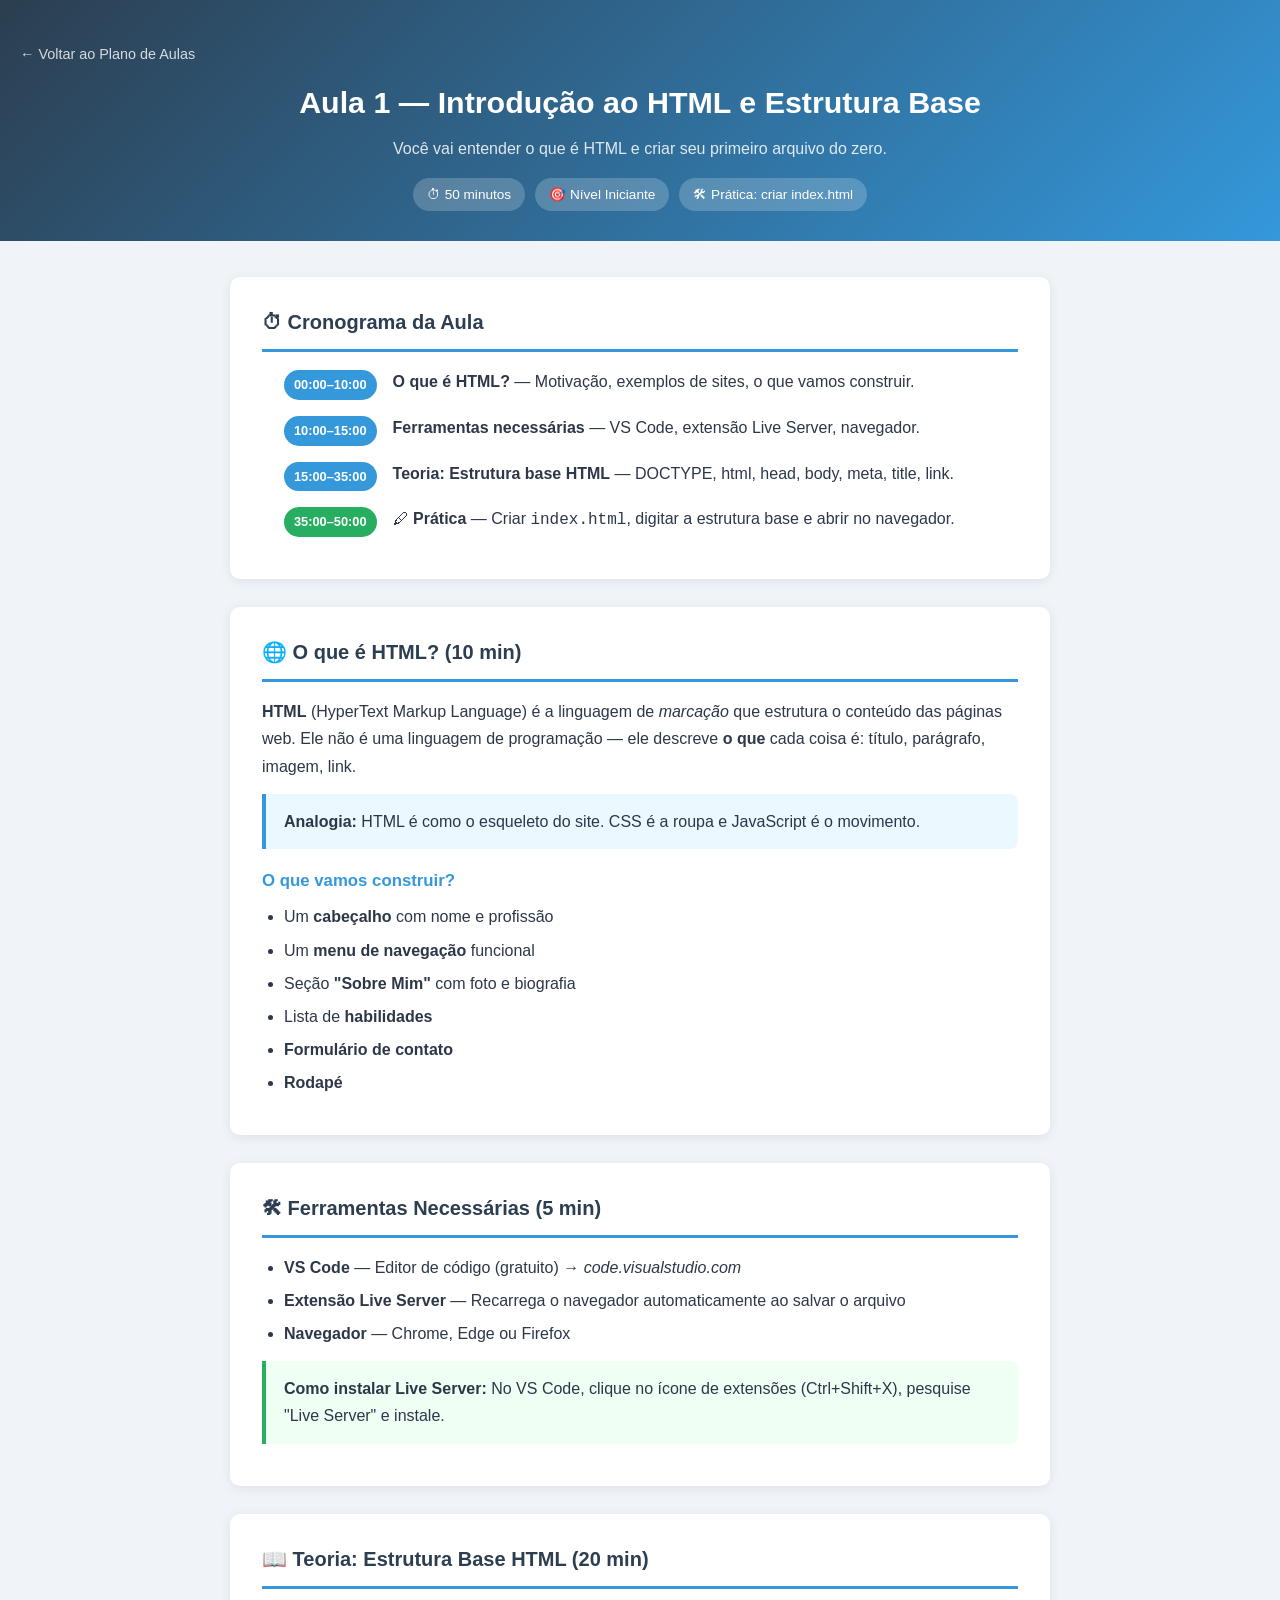
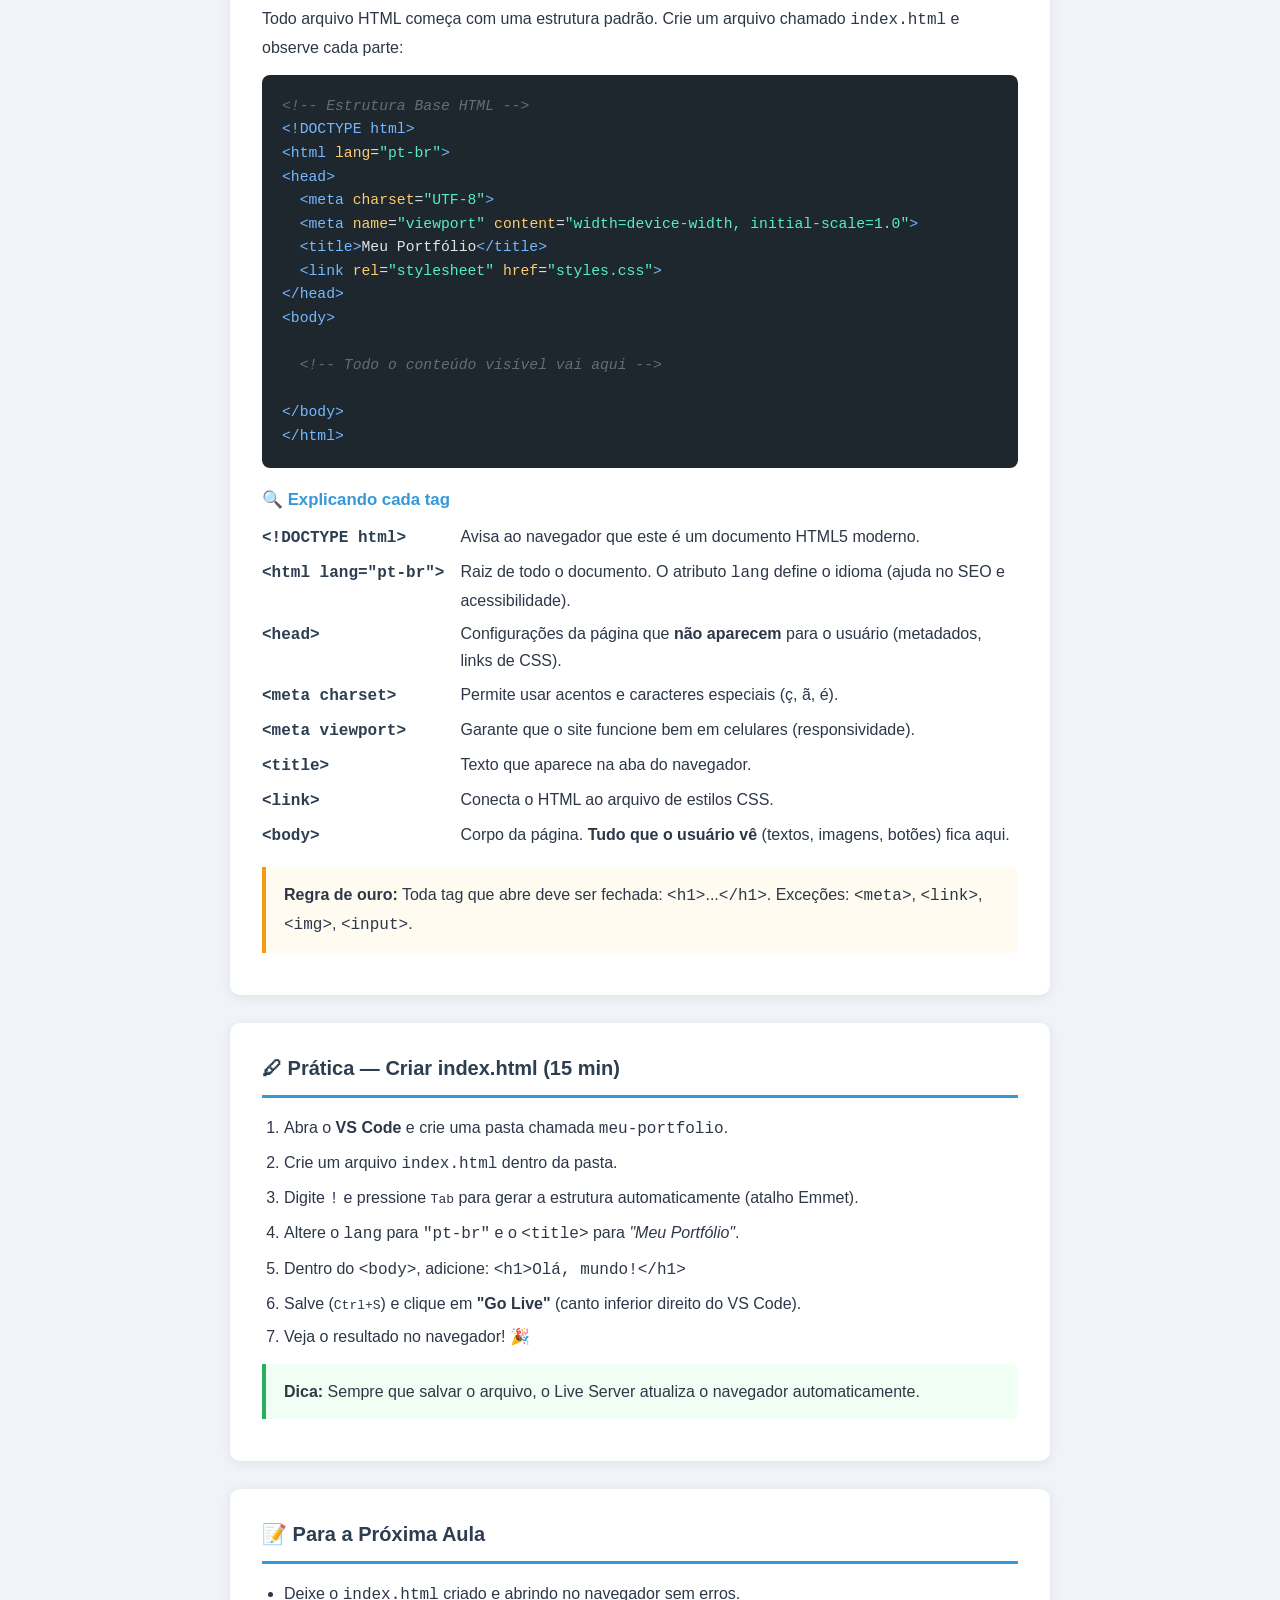
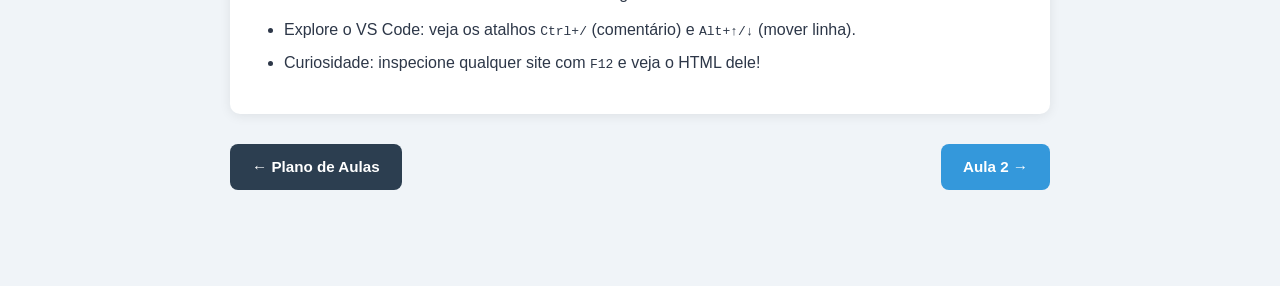
==== aula1.html @ 6d8fb110 "Plano de aulas: Pagina de Apresentacao Pessoal em HTML (4 aulas de 50 min)" ====
<!DOCTYPE html>
<html lang="pt-br">
<head>
  <meta charset="UTF-8" />
  <meta name="viewport" content="width=device-width, initial-scale=1.0" />
  <title>Aula 1 — Introdução ao HTML e Estrutura Base</title>
  <style>
    * { margin: 0; padding: 0; box-sizing: border-box; }
    body { font-family: 'Segoe UI', Arial, sans-serif; background: #f0f4f8; color: #2d3748; line-height: 1.7; }

    header {
      background: linear-gradient(135deg, #2c3e50, #3498db);
      color: white;
      padding: 40px 20px 30px;
      text-align: center;
    }
    header .nav-back { text-align: left; margin-bottom: 10px; }
    header .nav-back a { color: rgba(255,255,255,.8); text-decoration: none; font-size: .9em; }
    header .nav-back a:hover { color: white; }
    header h1 { font-size: 1.9em; margin-bottom: 6px; }
    header p  { opacity: .85; }
    header .badges { margin-top: 16px; display: flex; gap: 10px; justify-content: center; flex-wrap: wrap; }
    header .badge {
      background: rgba(255,255,255,.2);
      padding: 5px 14px;
      border-radius: 20px;
      font-size: .85em;
    }

    main { max-width: 860px; margin: 36px auto; padding: 0 20px 60px; }

    .card {
      background: white;
      border-radius: 10px;
      padding: 28px 32px;
      margin-bottom: 28px;
      box-shadow: 0 2px 12px rgba(0,0,0,.08);
    }
    .card h2 { color: #2c3e50; margin-bottom: 16px; font-size: 1.25em; padding-bottom: 10px; border-bottom: 3px solid #3498db; }
    .card h3 { color: #3498db; margin: 18px 0 8px; font-size: 1.05em; }
    .card p  { margin-bottom: 10px; }
    .card ul, .card ol { padding-left: 22px; margin-bottom: 10px; }
    .card li { margin-bottom: 6px; }

    .timeline { list-style: none; padding: 0; }
    .timeline li {
      display: flex;
      gap: 16px;
      margin-bottom: 14px;
      align-items: flex-start;
    }
    .timeline .tempo {
      flex-shrink: 0;
      background: #3498db;
      color: white;
      font-size: .8em;
      font-weight: 700;
      padding: 4px 10px;
      border-radius: 20px;
      min-width: 76px;
      text-align: center;
      margin-top: 2px;
    }
    .timeline .tempo.pratica { background: #27ae60; }

    pre {
      background: #1e272e;
      color: #dfe6e9;
      border-radius: 8px;
      padding: 20px;
      overflow-x: auto;
      font-size: .92em;
      margin: 14px 0;
      line-height: 1.6;
    }
    code { font-family: 'Courier New', monospace; }
    pre code { color: #dfe6e9; }

    .tag   { color: #74b9ff; }
    .attr  { color: #fdcb6e; }
    .value { color: #55efc4; }
    .comment { color: #636e72; font-style: italic; }

    .callout {
      border-left: 4px solid #3498db;
      background: #ebf8ff;
      padding: 14px 18px;
      border-radius: 0 8px 8px 0;
      margin: 14px 0;
    }
    .callout.verde { border-color: #27ae60; background: #f0fff4; }
    .callout.amarelo { border-color: #f39c12; background: #fffbf0; }

    .glossario { display: grid; grid-template-columns: auto 1fr; gap: 6px 16px; }
    .glossario .termo { font-weight: 700; color: #2c3e50; white-space: nowrap; }

    .nav-aulas {
      display: flex;
      justify-content: space-between;
      margin-top: 30px;
      flex-wrap: wrap;
      gap: 12px;
    }
    .nav-aulas a {
      background: #2c3e50;
      color: white;
      text-decoration: none;
      padding: 10px 22px;
      border-radius: 8px;
      font-weight: 600;
      font-size: .95em;
    }
    .nav-aulas a:hover { background: #3498db; }
    .nav-aulas a.proximo { background: #3498db; }
    .nav-aulas a.proximo:hover { background: #2980b9; }
  </style>
</head>
<body>

<header>
  <div class="nav-back"><a href="index.html">← Voltar ao Plano de Aulas</a></div>
  <h1>Aula 1 — Introdução ao HTML e Estrutura Base</h1>
  <p>Você vai entender o que é HTML e criar seu primeiro arquivo do zero.</p>
  <div class="badges">
    <span class="badge">⏱ 50 minutos</span>
    <span class="badge">🎯 Nível Iniciante</span>
    <span class="badge">🛠 Prática: criar index.html</span>
  </div>
</header>

<main>

  <!-- CRONOGRAMA -->
  <div class="card">
    <h2>⏱ Cronograma da Aula</h2>
    <ul class="timeline">
      <li>
        <span class="tempo">00:00–10:00</span>
        <div><strong>O que é HTML?</strong> — Motivação, exemplos de sites, o que vamos construir.</div>
      </li>
      <li>
        <span class="tempo">10:00–15:00</span>
        <div><strong>Ferramentas necessárias</strong> — VS Code, extensão Live Server, navegador.</div>
      </li>
      <li>
        <span class="tempo">15:00–35:00</span>
        <div><strong>Teoria: Estrutura base HTML</strong> — DOCTYPE, html, head, body, meta, title, link.</div>
      </li>
      <li>
        <span class="tempo pratica">35:00–50:00</span>
        <div>🖊 <strong>Prática</strong> — Criar <code>index.html</code>, digitar a estrutura base e abrir no navegador.</div>
      </li>
    </ul>
  </div>

  <!-- O QUE É HTML -->
  <div class="card">
    <h2>🌐 O que é HTML? (10 min)</h2>
    <p><strong>HTML</strong> (HyperText Markup Language) é a linguagem de <em>marcação</em> que estrutura o conteúdo das páginas web. Ele não é uma linguagem de programação — ele descreve <strong>o que</strong> cada coisa é: título, parágrafo, imagem, link.</p>
    <div class="callout">
      <strong>Analogia:</strong> HTML é como o esqueleto do site. CSS é a roupa e JavaScript é o movimento.
    </div>
    <h3>O que vamos construir?</h3>
    <ul>
      <li>Um <strong>cabeçalho</strong> com nome e profissão</li>
      <li>Um <strong>menu de navegação</strong> funcional</li>
      <li>Seção <strong>"Sobre Mim"</strong> com foto e biografia</li>
      <li>Lista de <strong>habilidades</strong></li>
      <li><strong>Formulário de contato</strong></li>
      <li><strong>Rodapé</strong></li>
    </ul>
  </div>

  <!-- FERRAMENTAS -->
  <div class="card">
    <h2>🛠 Ferramentas Necessárias (5 min)</h2>
    <ul>
      <li><strong>VS Code</strong> — Editor de código (gratuito) → <em>code.visualstudio.com</em></li>
      <li><strong>Extensão Live Server</strong> — Recarrega o navegador automaticamente ao salvar o arquivo</li>
      <li><strong>Navegador</strong> — Chrome, Edge ou Firefox</li>
    </ul>
    <div class="callout verde">
      <strong>Como instalar Live Server:</strong> No VS Code, clique no ícone de extensões (Ctrl+Shift+X), pesquise "Live Server" e instale.
    </div>
  </div>

  <!-- TEORIA -->
  <div class="card">
    <h2>📖 Teoria: Estrutura Base HTML (20 min)</h2>
    <p>Todo arquivo HTML começa com uma estrutura padrão. Crie um arquivo chamado <code>index.html</code> e observe cada parte:</p>

    <pre><code><span class="comment">&lt;!-- Estrutura Base HTML --&gt;</span>
<span class="tag">&lt;!DOCTYPE html&gt;</span>
<span class="tag">&lt;html</span> <span class="attr">lang</span>=<span class="value">"pt-br"</span><span class="tag">&gt;</span>
<span class="tag">&lt;head&gt;</span>
  <span class="tag">&lt;meta</span> <span class="attr">charset</span>=<span class="value">"UTF-8"</span><span class="tag">&gt;</span>
  <span class="tag">&lt;meta</span> <span class="attr">name</span>=<span class="value">"viewport"</span> <span class="attr">content</span>=<span class="value">"width=device-width, initial-scale=1.0"</span><span class="tag">&gt;</span>
  <span class="tag">&lt;title&gt;</span>Meu Portfólio<span class="tag">&lt;/title&gt;</span>
  <span class="tag">&lt;link</span> <span class="attr">rel</span>=<span class="value">"stylesheet"</span> <span class="attr">href</span>=<span class="value">"styles.css"</span><span class="tag">&gt;</span>
<span class="tag">&lt;/head&gt;</span>
<span class="tag">&lt;body&gt;</span>

  <span class="comment">&lt;!-- Todo o conteúdo visível vai aqui --&gt;</span>

<span class="tag">&lt;/body&gt;</span>
<span class="tag">&lt;/html&gt;</span></code></pre>

    <h3>🔍 Explicando cada tag</h3>
    <div class="glossario">
      <span class="termo"><code>&lt;!DOCTYPE html&gt;</code></span>
      <span>Avisa ao navegador que este é um documento HTML5 moderno.</span>

      <span class="termo"><code>&lt;html lang="pt-br"&gt;</code></span>
      <span>Raiz de todo o documento. O atributo <code>lang</code> define o idioma (ajuda no SEO e acessibilidade).</span>

      <span class="termo"><code>&lt;head&gt;</code></span>
      <span>Configurações da página que <strong>não aparecem</strong> para o usuário (metadados, links de CSS).</span>

      <span class="termo"><code>&lt;meta charset&gt;</code></span>
      <span>Permite usar acentos e caracteres especiais (ç, ã, é).</span>

      <span class="termo"><code>&lt;meta viewport&gt;</code></span>
      <span>Garante que o site funcione bem em celulares (responsividade).</span>

      <span class="termo"><code>&lt;title&gt;</code></span>
      <span>Texto que aparece na aba do navegador.</span>

      <span class="termo"><code>&lt;link&gt;</code></span>
      <span>Conecta o HTML ao arquivo de estilos CSS.</span>

      <span class="termo"><code>&lt;body&gt;</code></span>
      <span>Corpo da página. <strong>Tudo que o usuário vê</strong> (textos, imagens, botões) fica aqui.</span>
    </div>

    <div class="callout amarelo" style="margin-top:16px">
      <strong>Regra de ouro:</strong> Toda tag que abre deve ser fechada: <code>&lt;h1&gt;</code>...<code>&lt;/h1&gt;</code>. Exceções: <code>&lt;meta&gt;</code>, <code>&lt;link&gt;</code>, <code>&lt;img&gt;</code>, <code>&lt;input&gt;</code>.
    </div>
  </div>

  <!-- PRÁTICA -->
  <div class="card">
    <h2>🖊 Prática — Criar index.html (15 min)</h2>
    <ol>
      <li>Abra o <strong>VS Code</strong> e crie uma pasta chamada <code>meu-portfolio</code>.</li>
      <li>Crie um arquivo <code>index.html</code> dentro da pasta.</li>
      <li>Digite <code>!</code> e pressione <kbd>Tab</kbd> para gerar a estrutura automaticamente (atalho Emmet).</li>
      <li>Altere o <code>lang</code> para <code>"pt-br"</code> e o <code>&lt;title&gt;</code> para <em>"Meu Portfólio"</em>.</li>
      <li>Dentro do <code>&lt;body&gt;</code>, adicione: <code>&lt;h1&gt;Olá, mundo!&lt;/h1&gt;</code></li>
      <li>Salve (<kbd>Ctrl+S</kbd>) e clique em <strong>"Go Live"</strong> (canto inferior direito do VS Code).</li>
      <li>Veja o resultado no navegador! 🎉</li>
    </ol>
    <div class="callout verde">
      <strong>Dica:</strong> Sempre que salvar o arquivo, o Live Server atualiza o navegador automaticamente.
    </div>
  </div>

  <!-- TAREFA DE CASA -->
  <div class="card">
    <h2>📝 Para a Próxima Aula</h2>
    <ul>
      <li>Deixe o <code>index.html</code> criado e abrindo no navegador sem erros.</li>
      <li>Explore o VS Code: veja os atalhos <kbd>Ctrl+/</kbd> (comentário) e <kbd>Alt+↑/↓</kbd> (mover linha).</li>
      <li>Curiosidade: inspecione qualquer site com <kbd>F12</kbd> e veja o HTML dele!</li>
    </ul>
  </div>

  <div class="nav-aulas">
    <a href="index.html">← Plano de Aulas</a>
    <a class="proximo" href="aula2.html">Aula 2 →</a>
  </div>

</main>
</body>
</html>
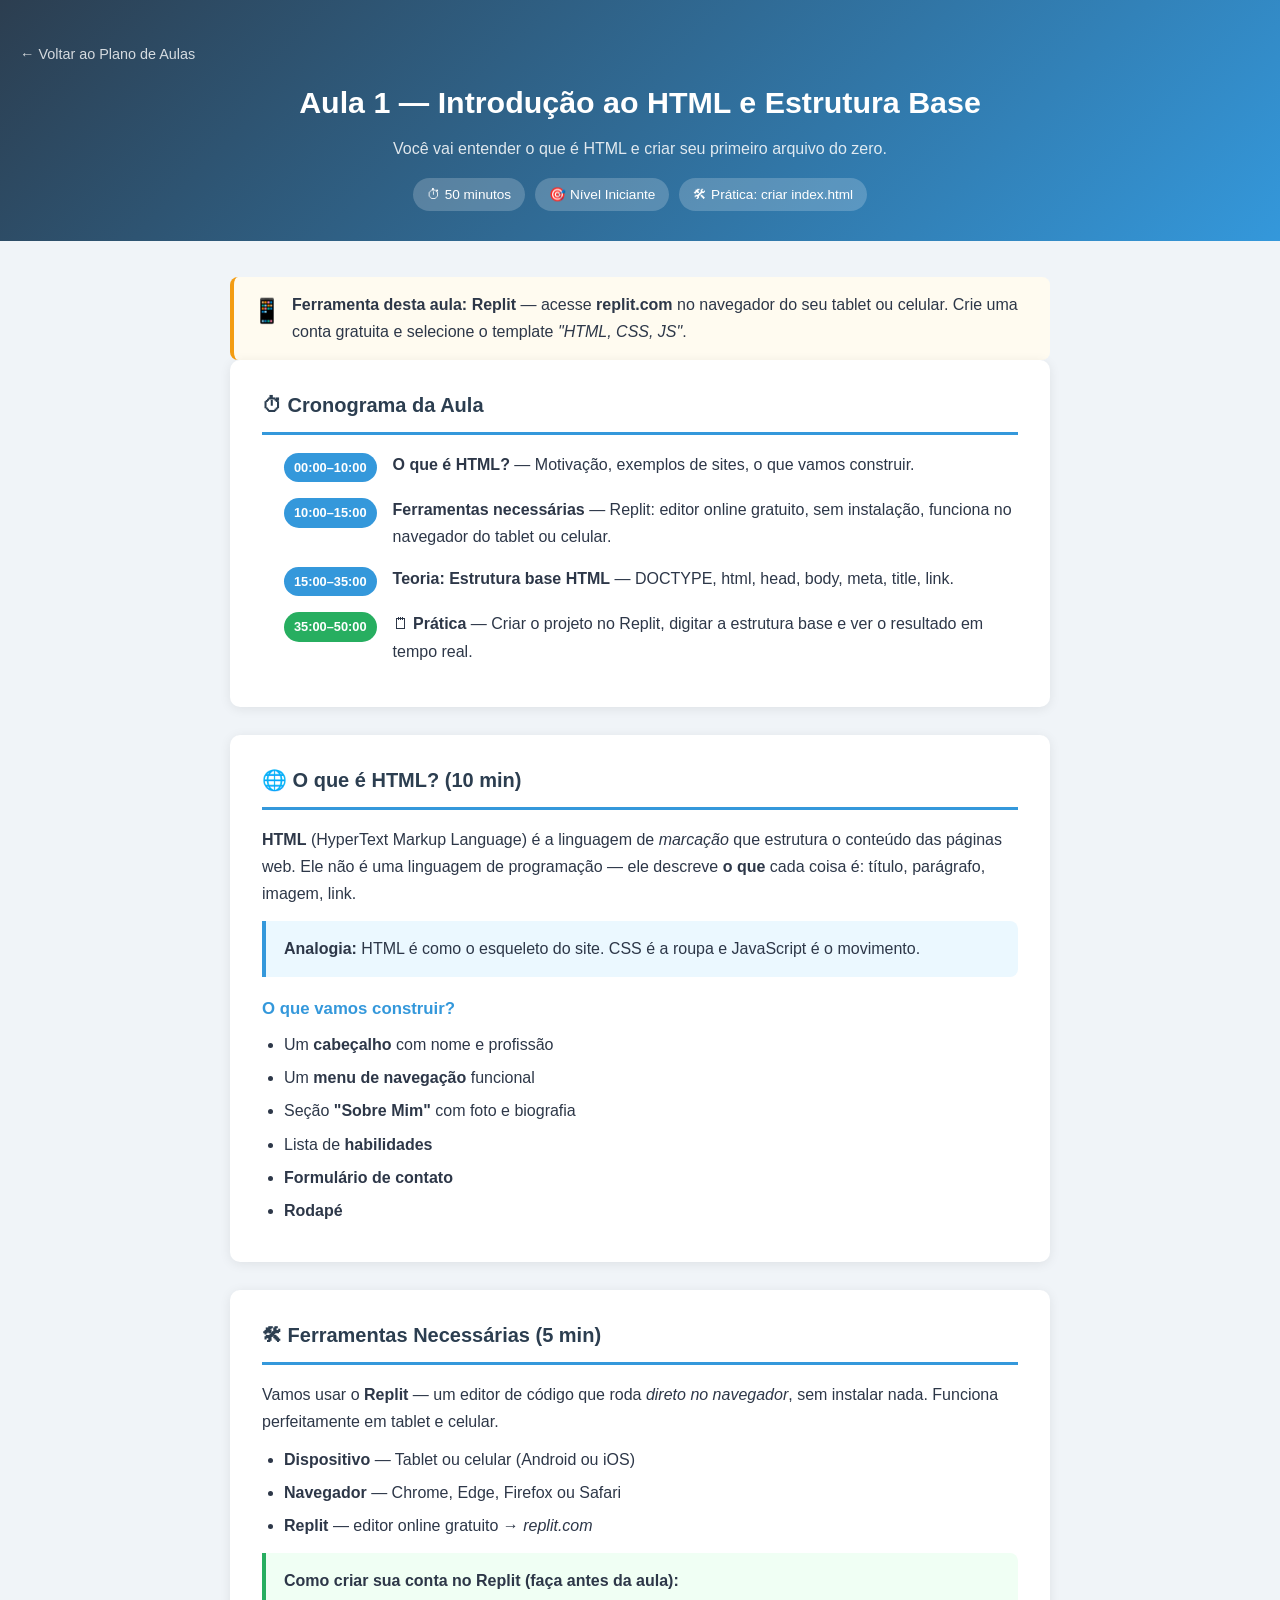
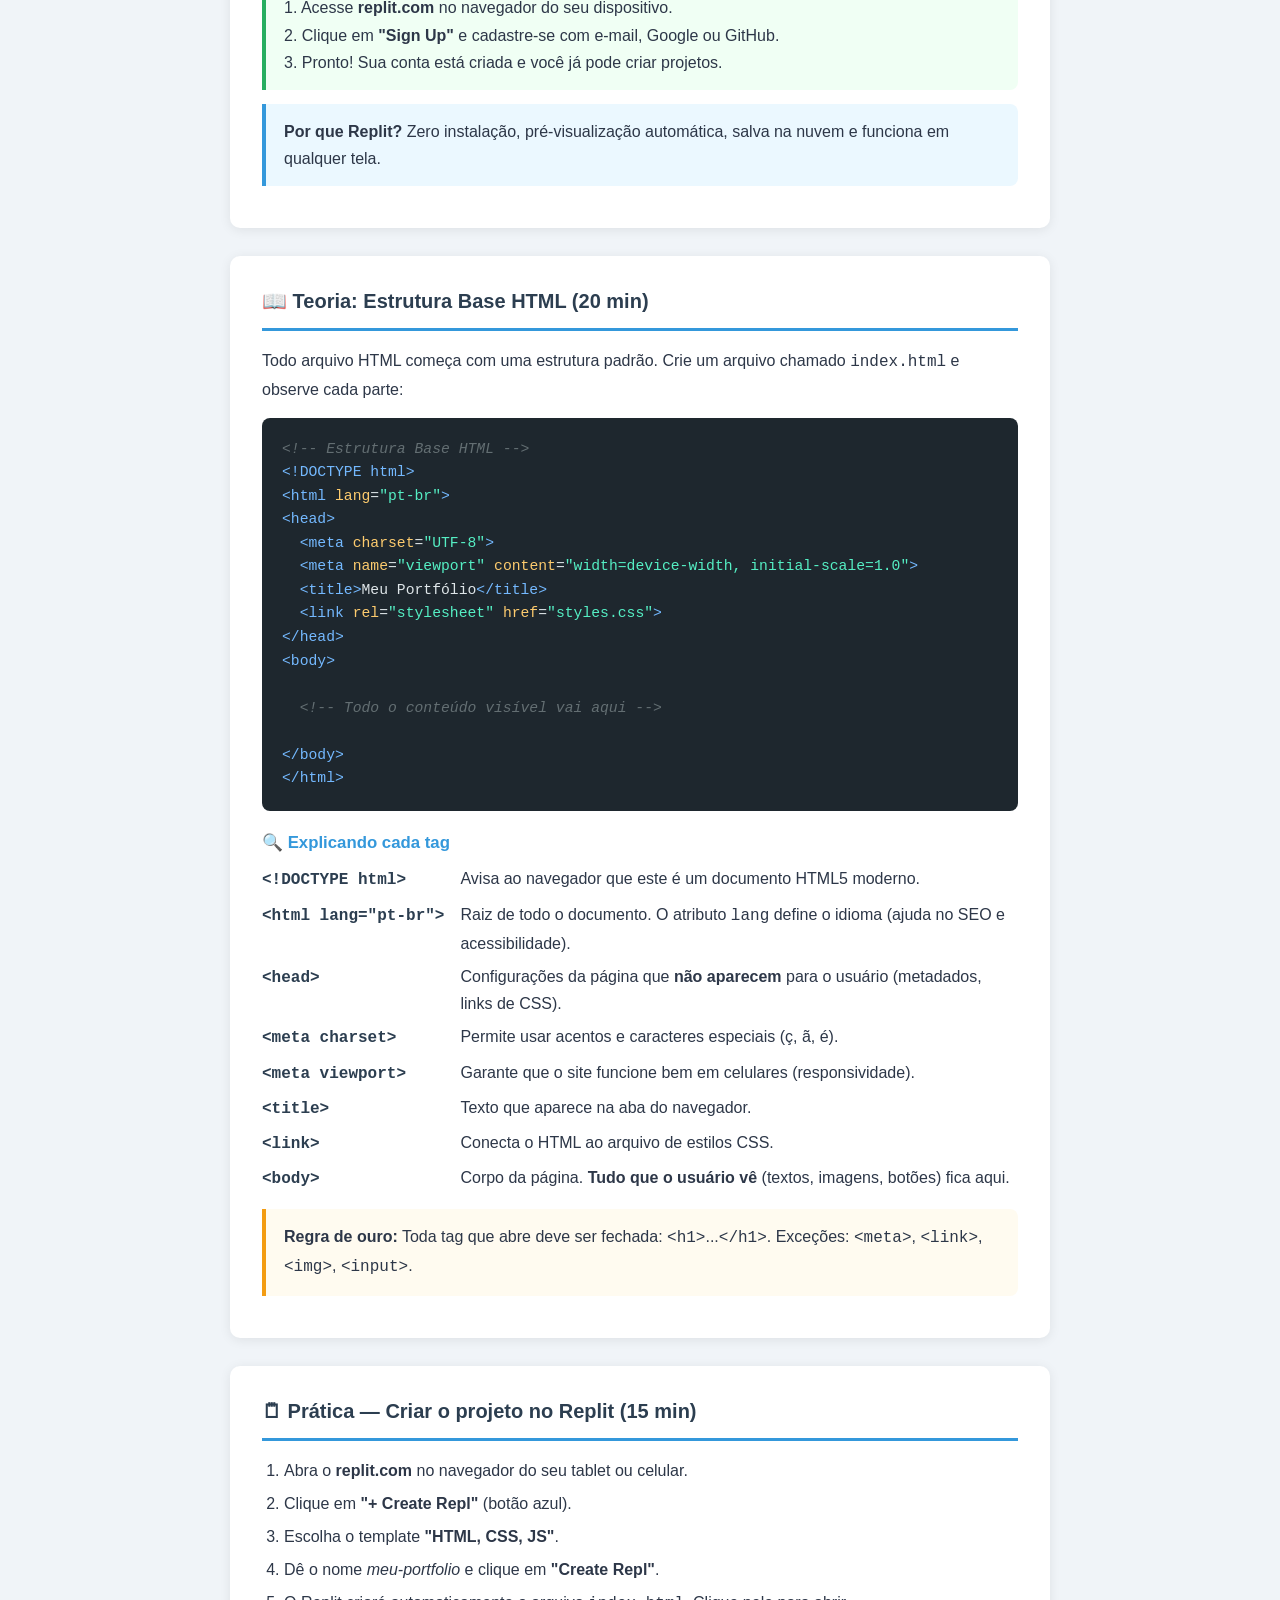
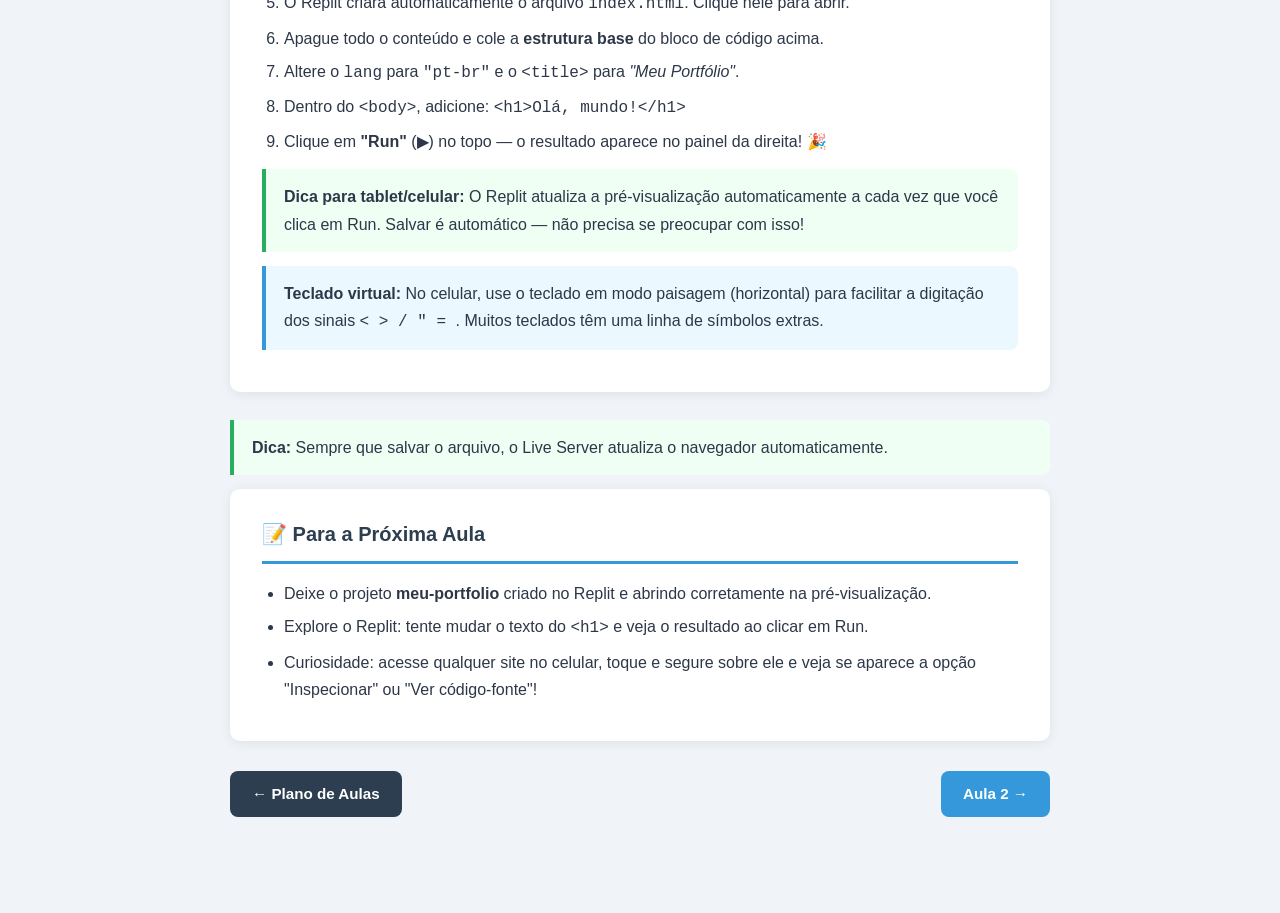
==== commit ce6b3c70: "Adaptar aulas para tablet/celular: substituir VS Code por Replit (editor online)" ====
--- a/aula1.html
+++ b/aula1.html
@@ -113,6 +113,36 @@
     .nav-aulas a:hover { background: #3498db; }
     .nav-aulas a.proximo { background: #3498db; }
     .nav-aulas a.proximo:hover { background: #2980b9; }
+
+    /* ===== RESPONSIVO: TABLET E CELULAR ===== */
+    @media (max-width: 768px) {
+      header { padding: 30px 16px 22px; }
+      header h1 { font-size: 1.4em; }
+      header p  { font-size: .95em; }
+      header .badges { gap: 6px; }
+      header .badge { font-size: .8em; padding: 4px 10px; }
+
+      main { margin: 20px auto; padding: 0 14px 40px; }
+
+      .card { padding: 20px 18px; }
+      .card h2 { font-size: 1.1em; }
+
+      .timeline li { flex-direction: column; gap: 6px; }
+      .timeline .tempo { min-width: auto; align-self: flex-start; }
+
+      pre { font-size: .82em; padding: 14px; }
+
+      .glossario { grid-template-columns: 1fr; }
+      .glossario .termo { margin-top: 8px; }
+
+      .nav-aulas a { flex: 1; text-align: center; padding: 12px 10px; font-size: .9em; }
+    }
+
+    @media (max-width: 480px) {
+      header h1 { font-size: 1.15em; }
+      .card h2 { font-size: 1em; }
+      pre { font-size: .75em; }
+    }
   </style>
 </head>
 <body>
@@ -130,6 +160,11 @@
 
 <main>
 
+  <div class="callout amarelo" style="margin: 24px 0 0; border-radius: 8px; display:flex; gap:10px; align-items:flex-start;">
+    <span style="font-size:1.5em; flex-shrink:0">📱</span>
+    <div><strong>Ferramenta desta aula: Replit</strong> — acesse <strong>replit.com</strong> no navegador do seu tablet ou celular. Crie uma conta gratuita e selecione o template <em>"HTML, CSS, JS"</em>.</div>
+  </div>
+
   <!-- CRONOGRAMA -->
   <div class="card">
     <h2>⏱ Cronograma da Aula</h2>
@@ -140,7 +175,7 @@
       </li>
       <li>
         <span class="tempo">10:00–15:00</span>
-        <div><strong>Ferramentas necessárias</strong> — VS Code, extensão Live Server, navegador.</div>
+        <div><strong>Ferramentas necessárias</strong> — Replit: editor online gratuito, sem instalação, funciona no navegador do tablet ou celular.</div>
       </li>
       <li>
         <span class="tempo">15:00–35:00</span>
@@ -148,7 +183,7 @@
       </li>
       <li>
         <span class="tempo pratica">35:00–50:00</span>
-        <div>🖊 <strong>Prática</strong> — Criar <code>index.html</code>, digitar a estrutura base e abrir no navegador.</div>
+        <div>🗒 <strong>Prática</strong> — Criar o projeto no Replit, digitar a estrutura base e ver o resultado em tempo real.</div>
       </li>
     </ul>
   </div>
@@ -174,13 +209,20 @@
   <!-- FERRAMENTAS -->
   <div class="card">
     <h2>🛠 Ferramentas Necessárias (5 min)</h2>
+    <p>Vamos usar o <strong>Replit</strong> — um editor de código que roda <em>direto no navegador</em>, sem instalar nada. Funciona perfeitamente em tablet e celular.</p>
     <ul>
-      <li><strong>VS Code</strong> — Editor de código (gratuito) → <em>code.visualstudio.com</em></li>
-      <li><strong>Extensão Live Server</strong> — Recarrega o navegador automaticamente ao salvar o arquivo</li>
-      <li><strong>Navegador</strong> — Chrome, Edge ou Firefox</li>
+      <li><strong>Dispositivo</strong> — Tablet ou celular (Android ou iOS)</li>
+      <li><strong>Navegador</strong> — Chrome, Edge, Firefox ou Safari</li>
+      <li><strong>Replit</strong> — editor online gratuito → <em>replit.com</em></li>
     </ul>
     <div class="callout verde">
-      <strong>Como instalar Live Server:</strong> No VS Code, clique no ícone de extensões (Ctrl+Shift+X), pesquise "Live Server" e instale.
+      <strong>Como criar sua conta no Replit (faça antes da aula):</strong><br>
+      1. Acesse <strong>replit.com</strong> no navegador do seu dispositivo.<br>
+      2. Clique em <strong>"Sign Up"</strong> e cadastre-se com e-mail, Google ou GitHub.<br>
+      3. Pronto! Sua conta está criada e você já pode criar projetos.
+    </div>
+    <div class="callout">
+      <strong>Por que Replit?</strong> Zero instalação, pré-visualização automática, salva na nuvem e funciona em qualquer tela.
     </div>
   </div>
 
@@ -239,15 +281,25 @@
 
   <!-- PRÁTICA -->
   <div class="card">
-    <h2>🖊 Prática — Criar index.html (15 min)</h2>
+    <h2>🗒 Prática — Criar o projeto no Replit (15 min)</h2>
     <ol>
-      <li>Abra o <strong>VS Code</strong> e crie uma pasta chamada <code>meu-portfolio</code>.</li>
-      <li>Crie um arquivo <code>index.html</code> dentro da pasta.</li>
-      <li>Digite <code>!</code> e pressione <kbd>Tab</kbd> para gerar a estrutura automaticamente (atalho Emmet).</li>
+      <li>Abra o <strong>replit.com</strong> no navegador do seu tablet ou celular.</li>
+      <li>Clique em <strong>"+ Create Repl"</strong> (botão azul).</li>
+      <li>Escolha o template <strong>"HTML, CSS, JS"</strong>.</li>
+      <li>Dê o nome <em>meu-portfolio</em> e clique em <strong>"Create Repl"</strong>.</li>
+      <li>O Replit criará automaticamente o arquivo <code>index.html</code>. Clique nele para abrir.</li>
+      <li>Apague todo o conteúdo e cole a <strong>estrutura base</strong> do bloco de código acima.</li>
       <li>Altere o <code>lang</code> para <code>"pt-br"</code> e o <code>&lt;title&gt;</code> para <em>"Meu Portfólio"</em>.</li>
       <li>Dentro do <code>&lt;body&gt;</code>, adicione: <code>&lt;h1&gt;Olá, mundo!&lt;/h1&gt;</code></li>
-      <li>Salve (<kbd>Ctrl+S</kbd>) e clique em <strong>"Go Live"</strong> (canto inferior direito do VS Code).</li>
-      <li>Veja o resultado no navegador! 🎉</li>
+      <li>Clique em <strong>"Run"</strong> (▶) no topo — o resultado aparece no painel da direita! 🎉</li>
+    </ol>
+    <div class="callout verde">
+      <strong>Dica para tablet/celular:</strong> O Replit atualiza a pré-visualização automaticamente a cada vez que você clica em Run. Salvar é automático — não precisa se preocupar com isso!
+    </div>
+    <div class="callout">
+      <strong>Teclado virtual:</strong> No celular, use o teclado em modo paisagem (horizontal) para facilitar a digitação dos sinais <code>&lt; &gt; / " = </code>. Muitos teclados têm uma linha de símbolos extras.
+    </div>
+  </div>
     </ol>
     <div class="callout verde">
       <strong>Dica:</strong> Sempre que salvar o arquivo, o Live Server atualiza o navegador automaticamente.
@@ -258,9 +310,9 @@
   <div class="card">
     <h2>📝 Para a Próxima Aula</h2>
     <ul>
-      <li>Deixe o <code>index.html</code> criado e abrindo no navegador sem erros.</li>
-      <li>Explore o VS Code: veja os atalhos <kbd>Ctrl+/</kbd> (comentário) e <kbd>Alt+↑/↓</kbd> (mover linha).</li>
-      <li>Curiosidade: inspecione qualquer site com <kbd>F12</kbd> e veja o HTML dele!</li>
+      <li>Deixe o projeto <strong>meu-portfolio</strong> criado no Replit e abrindo corretamente na pré-visualização.</li>
+      <li>Explore o Replit: tente mudar o texto do <code>&lt;h1&gt;</code> e veja o resultado ao clicar em Run.</li>
+      <li>Curiosidade: acesse qualquer site no celular, toque e segure sobre ele e veja se aparece a opção "Inspecionar" ou "Ver código-fonte"!</li>
     </ul>
   </div>
 
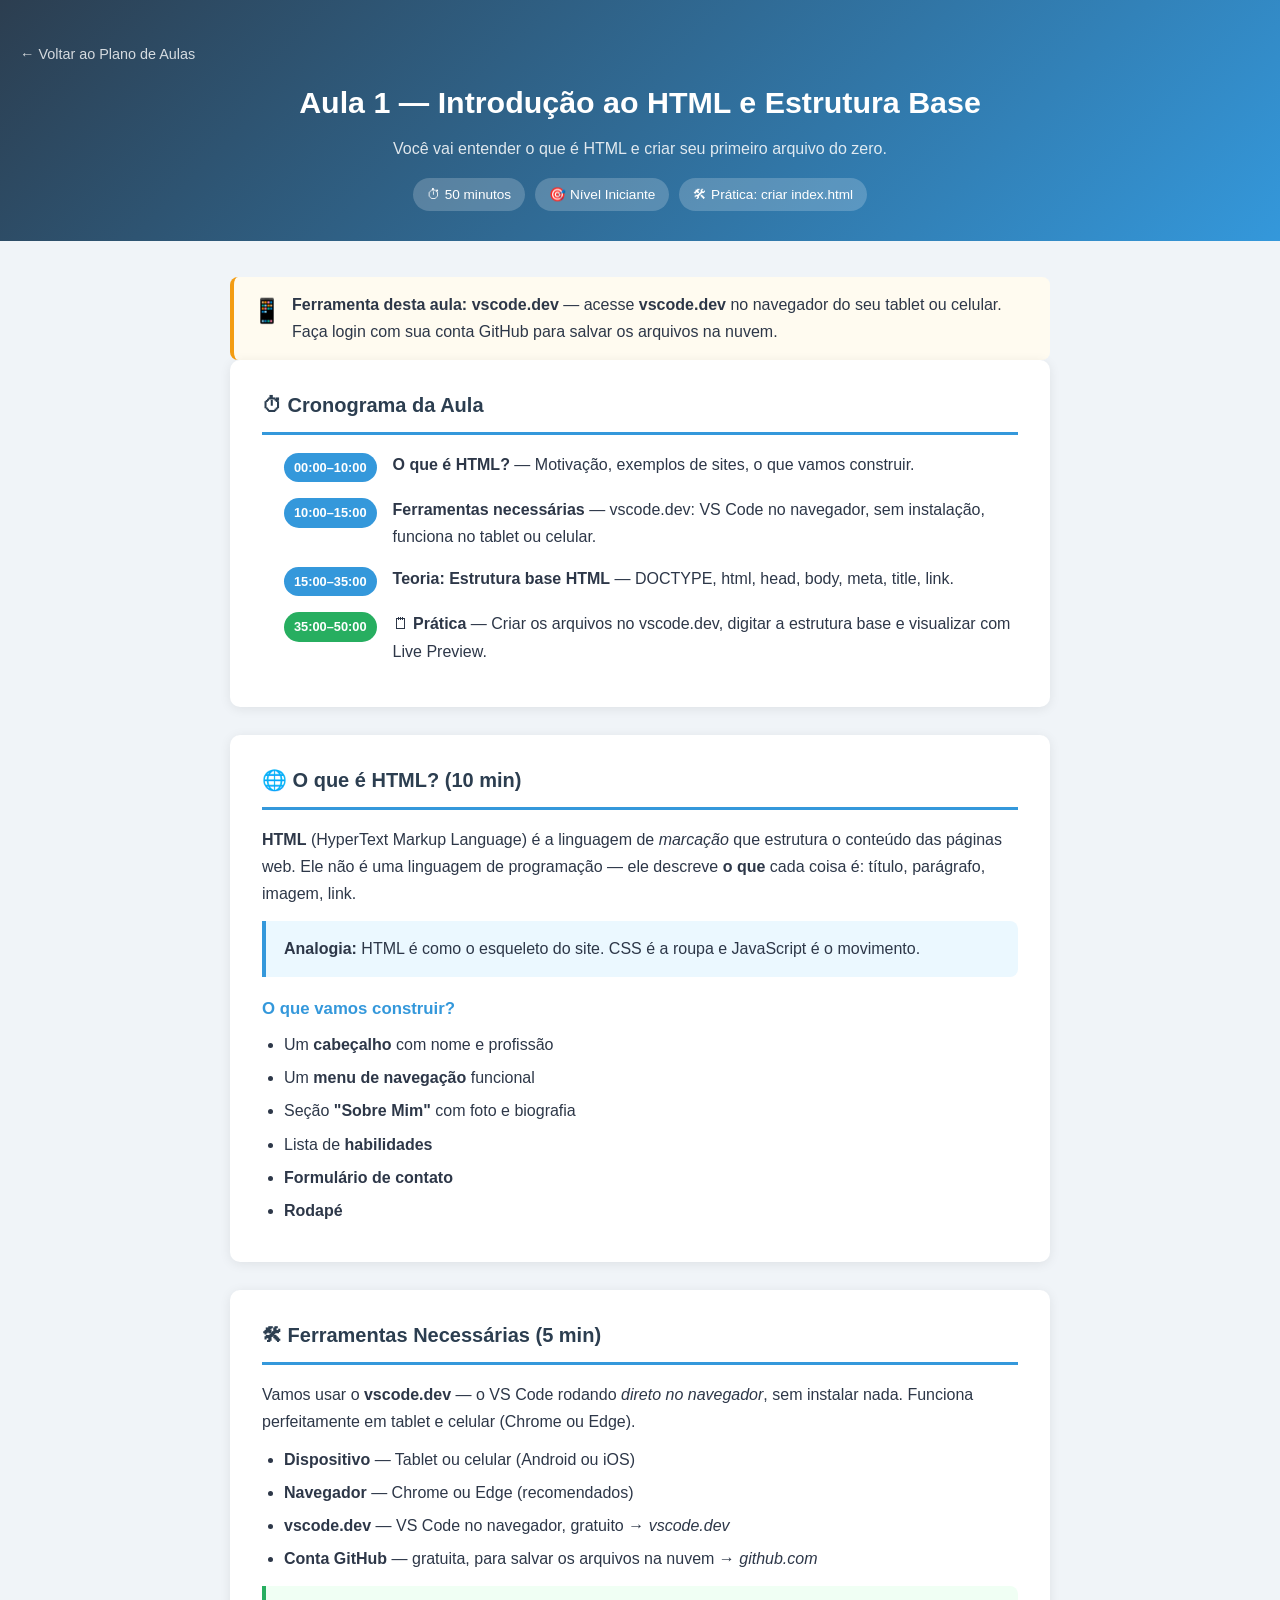
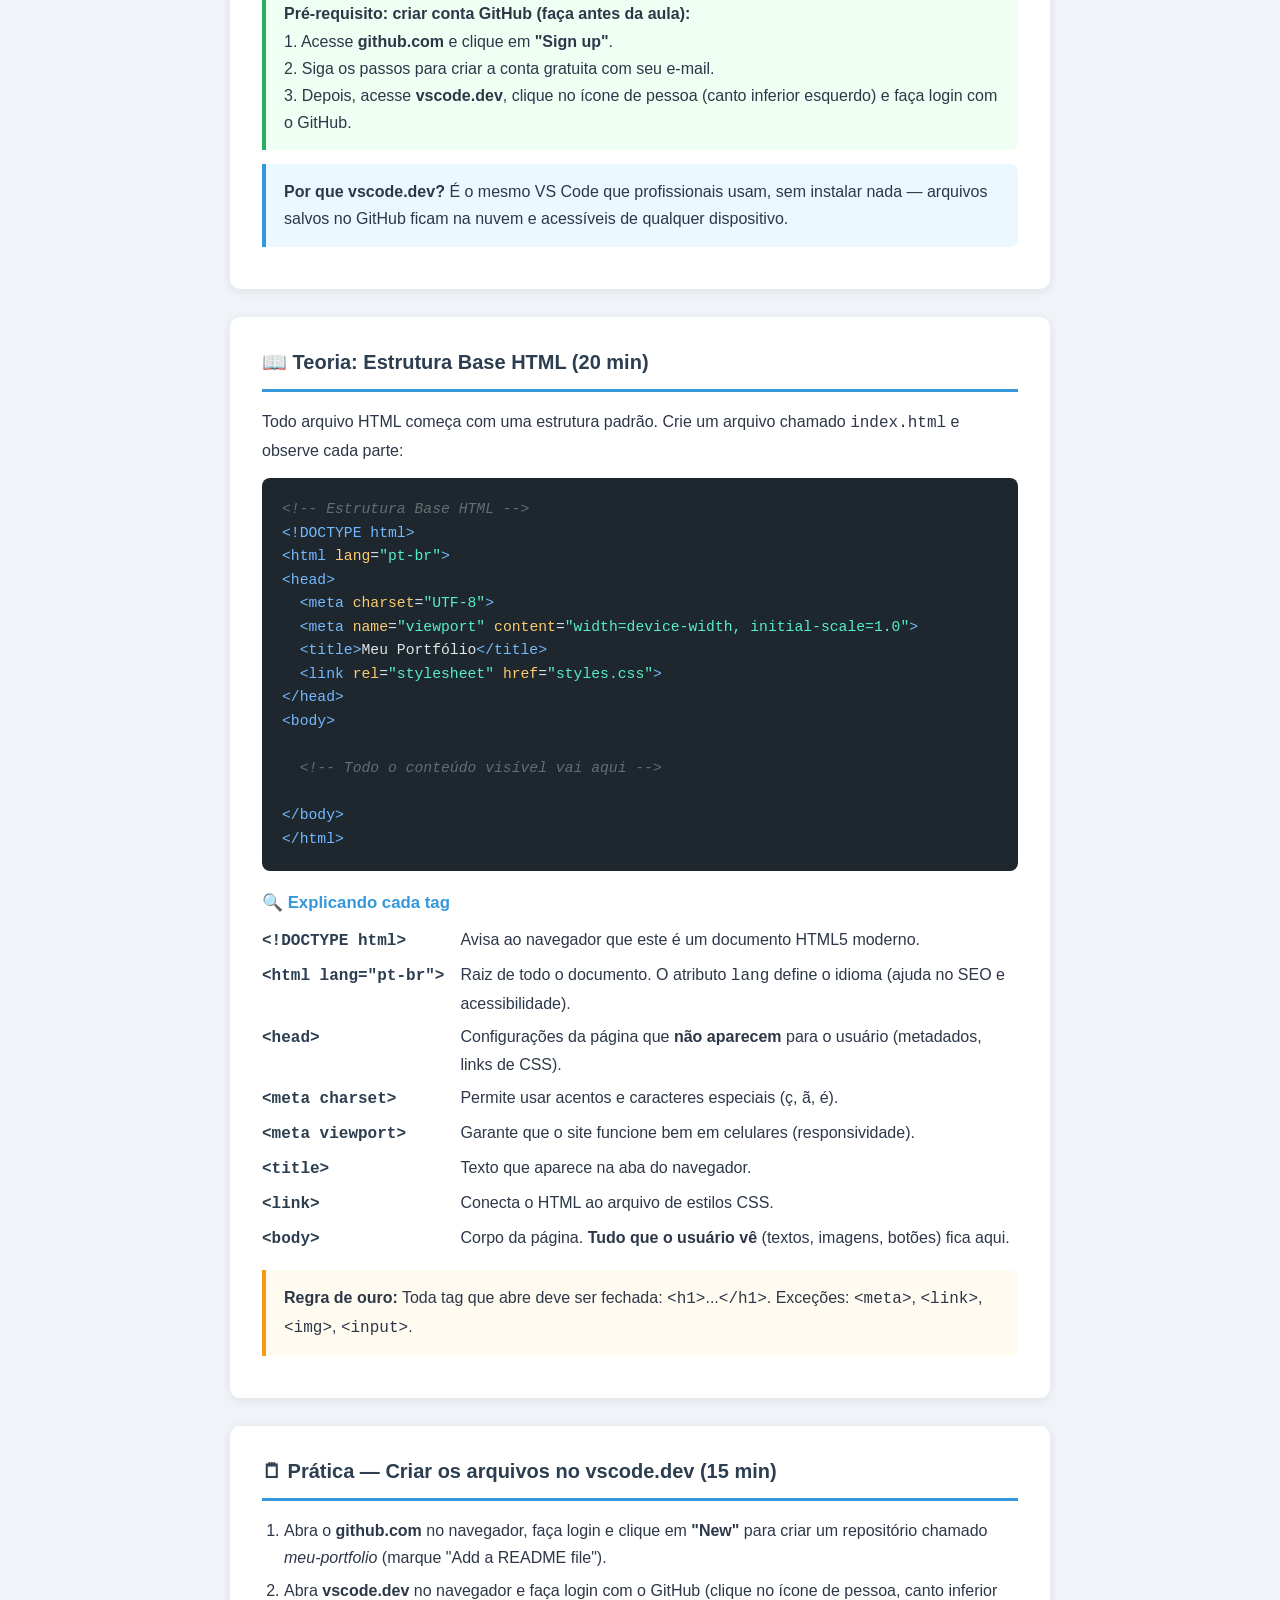
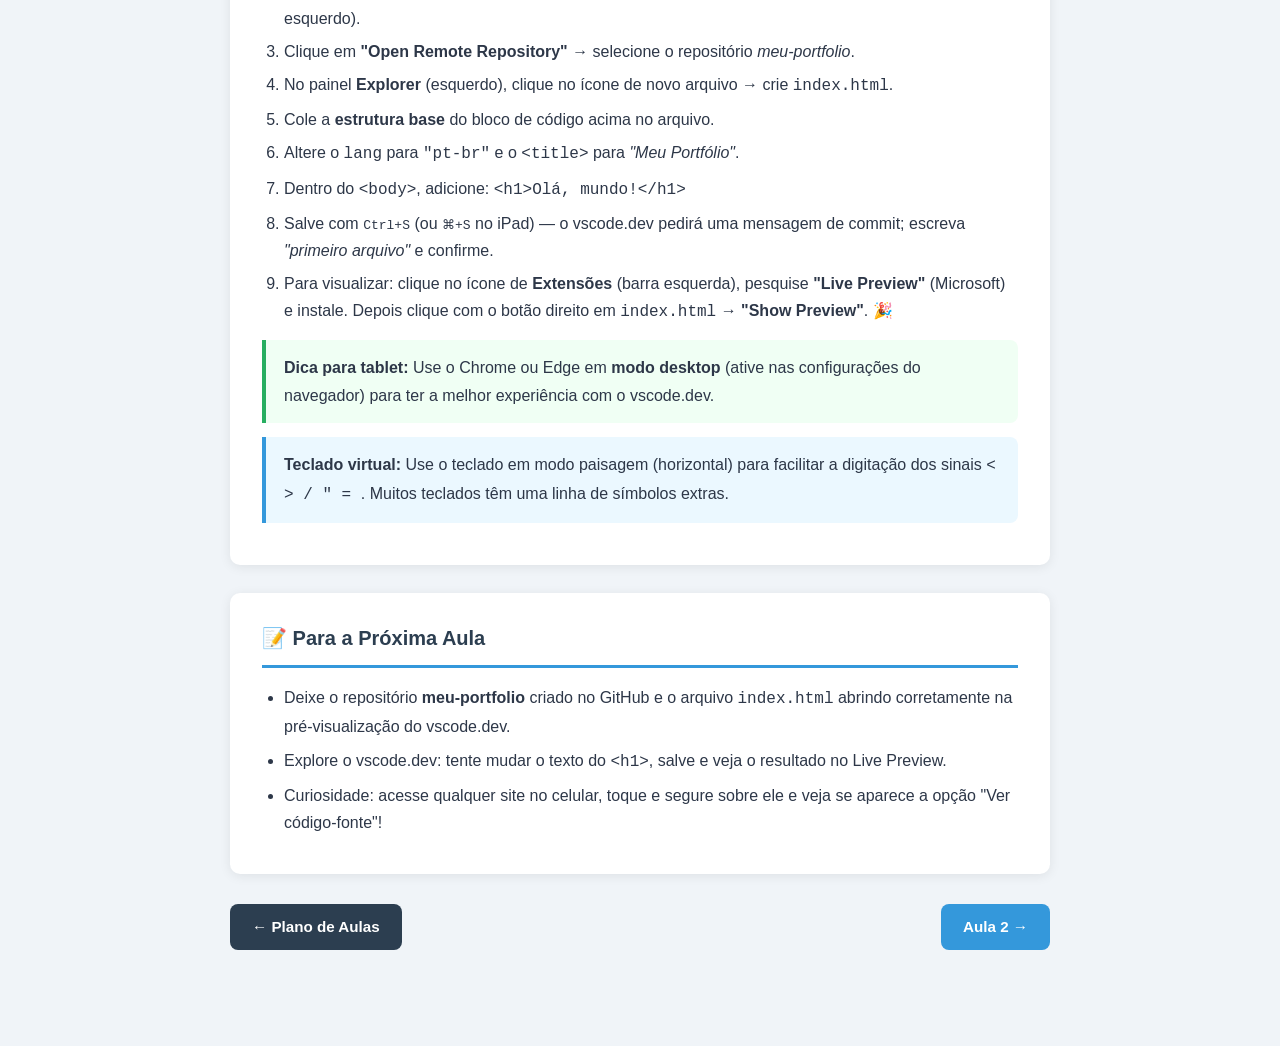
==== commit 96e5e119: "Substituir Replit por vscode.dev como editor de codigos nas aulas" ====
--- a/aula1.html
+++ b/aula1.html
@@ -162,7 +162,7 @@
 
   <div class="callout amarelo" style="margin: 24px 0 0; border-radius: 8px; display:flex; gap:10px; align-items:flex-start;">
     <span style="font-size:1.5em; flex-shrink:0">📱</span>
-    <div><strong>Ferramenta desta aula: Replit</strong> — acesse <strong>replit.com</strong> no navegador do seu tablet ou celular. Crie uma conta gratuita e selecione o template <em>"HTML, CSS, JS"</em>.</div>
+    <div><strong>Ferramenta desta aula: vscode.dev</strong> — acesse <strong>vscode.dev</strong> no navegador do seu tablet ou celular. Faça login com sua conta GitHub para salvar os arquivos na nuvem.</div>
   </div>
 
   <!-- CRONOGRAMA -->
@@ -175,7 +175,7 @@
       </li>
       <li>
         <span class="tempo">10:00–15:00</span>
-        <div><strong>Ferramentas necessárias</strong> — Replit: editor online gratuito, sem instalação, funciona no navegador do tablet ou celular.</div>
+        <div><strong>Ferramentas necessárias</strong> — vscode.dev: VS Code no navegador, sem instalação, funciona no tablet ou celular.</div>
       </li>
       <li>
         <span class="tempo">15:00–35:00</span>
@@ -183,7 +183,7 @@
       </li>
       <li>
         <span class="tempo pratica">35:00–50:00</span>
-        <div>🗒 <strong>Prática</strong> — Criar o projeto no Replit, digitar a estrutura base e ver o resultado em tempo real.</div>
+        <div>🗒 <strong>Prática</strong> — Criar os arquivos no vscode.dev, digitar a estrutura base e visualizar com Live Preview.</div>
       </li>
     </ul>
   </div>
@@ -209,20 +209,21 @@
   <!-- FERRAMENTAS -->
   <div class="card">
     <h2>🛠 Ferramentas Necessárias (5 min)</h2>
-    <p>Vamos usar o <strong>Replit</strong> — um editor de código que roda <em>direto no navegador</em>, sem instalar nada. Funciona perfeitamente em tablet e celular.</p>
+    <p>Vamos usar o <strong>vscode.dev</strong> — o VS Code rodando <em>direto no navegador</em>, sem instalar nada. Funciona perfeitamente em tablet e celular (Chrome ou Edge).</p>
     <ul>
       <li><strong>Dispositivo</strong> — Tablet ou celular (Android ou iOS)</li>
-      <li><strong>Navegador</strong> — Chrome, Edge, Firefox ou Safari</li>
-      <li><strong>Replit</strong> — editor online gratuito → <em>replit.com</em></li>
+      <li><strong>Navegador</strong> — Chrome ou Edge (recomendados)</li>
+      <li><strong>vscode.dev</strong> — VS Code no navegador, gratuito → <em>vscode.dev</em></li>
+      <li><strong>Conta GitHub</strong> — gratuita, para salvar os arquivos na nuvem → <em>github.com</em></li>
     </ul>
     <div class="callout verde">
-      <strong>Como criar sua conta no Replit (faça antes da aula):</strong><br>
-      1. Acesse <strong>replit.com</strong> no navegador do seu dispositivo.<br>
-      2. Clique em <strong>"Sign Up"</strong> e cadastre-se com e-mail, Google ou GitHub.<br>
-      3. Pronto! Sua conta está criada e você já pode criar projetos.
+      <strong>Pré-requisito: criar conta GitHub (faça antes da aula):</strong><br>
+      1. Acesse <strong>github.com</strong> e clique em <strong>"Sign up"</strong>.<br>
+      2. Siga os passos para criar a conta gratuita com seu e-mail.<br>
+      3. Depois, acesse <strong>vscode.dev</strong>, clique no ícone de pessoa (canto inferior esquerdo) e faça login com o GitHub.
     </div>
     <div class="callout">
-      <strong>Por que Replit?</strong> Zero instalação, pré-visualização automática, salva na nuvem e funciona em qualquer tela.
+      <strong>Por que vscode.dev?</strong> É o mesmo VS Code que profissionais usam, sem instalar nada — arquivos salvos no GitHub ficam na nuvem e acessíveis de qualquer dispositivo.
     </div>
   </div>
 
@@ -281,28 +282,23 @@
 
   <!-- PRÁTICA -->
   <div class="card">
-    <h2>🗒 Prática — Criar o projeto no Replit (15 min)</h2>
+    <h2>🗒 Prática — Criar os arquivos no vscode.dev (15 min)</h2>
     <ol>
-      <li>Abra o <strong>replit.com</strong> no navegador do seu tablet ou celular.</li>
-      <li>Clique em <strong>"+ Create Repl"</strong> (botão azul).</li>
-      <li>Escolha o template <strong>"HTML, CSS, JS"</strong>.</li>
-      <li>Dê o nome <em>meu-portfolio</em> e clique em <strong>"Create Repl"</strong>.</li>
-      <li>O Replit criará automaticamente o arquivo <code>index.html</code>. Clique nele para abrir.</li>
-      <li>Apague todo o conteúdo e cole a <strong>estrutura base</strong> do bloco de código acima.</li>
+      <li>Abra o <strong>github.com</strong> no navegador, faça login e clique em <strong>"New"</strong> para criar um repositório chamado <em>meu-portfolio</em> (marque "Add a README file").</li>
+      <li>Abra <strong>vscode.dev</strong> no navegador e faça login com o GitHub (clique no ícone de pessoa, canto inferior esquerdo).</li>
+      <li>Clique em <strong>"Open Remote Repository"</strong> → selecione o repositório <em>meu-portfolio</em>.</li>
+      <li>No painel <strong>Explorer</strong> (esquerdo), clique no ícone de novo arquivo → crie <code>index.html</code>.</li>
+      <li>Cole a <strong>estrutura base</strong> do bloco de código acima no arquivo.</li>
       <li>Altere o <code>lang</code> para <code>"pt-br"</code> e o <code>&lt;title&gt;</code> para <em>"Meu Portfólio"</em>.</li>
       <li>Dentro do <code>&lt;body&gt;</code>, adicione: <code>&lt;h1&gt;Olá, mundo!&lt;/h1&gt;</code></li>
-      <li>Clique em <strong>"Run"</strong> (▶) no topo — o resultado aparece no painel da direita! 🎉</li>
+      <li>Salve com <kbd>Ctrl+S</kbd> (ou <kbd>⌘+S</kbd> no iPad) — o vscode.dev pedirá uma mensagem de commit; escreva <em>"primeiro arquivo"</em> e confirme.</li>
+      <li>Para visualizar: clique no ícone de <strong>Extensões</strong> (barra esquerda), pesquise <strong>"Live Preview"</strong> (Microsoft) e instale. Depois clique com o botão direito em <code>index.html</code> → <strong>"Show Preview"</strong>. 🎉</li>
     </ol>
     <div class="callout verde">
-      <strong>Dica para tablet/celular:</strong> O Replit atualiza a pré-visualização automaticamente a cada vez que você clica em Run. Salvar é automático — não precisa se preocupar com isso!
+      <strong>Dica para tablet:</strong> Use o Chrome ou Edge em <strong>modo desktop</strong> (ative nas configurações do navegador) para ter a melhor experiência com o vscode.dev.
     </div>
     <div class="callout">
-      <strong>Teclado virtual:</strong> No celular, use o teclado em modo paisagem (horizontal) para facilitar a digitação dos sinais <code>&lt; &gt; / " = </code>. Muitos teclados têm uma linha de símbolos extras.
-    </div>
-  </div>
-    </ol>
-    <div class="callout verde">
-      <strong>Dica:</strong> Sempre que salvar o arquivo, o Live Server atualiza o navegador automaticamente.
+      <strong>Teclado virtual:</strong> Use o teclado em modo paisagem (horizontal) para facilitar a digitação dos sinais <code>&lt; &gt; / " = </code>. Muitos teclados têm uma linha de símbolos extras.
     </div>
   </div>
 
@@ -310,9 +306,9 @@
   <div class="card">
     <h2>📝 Para a Próxima Aula</h2>
     <ul>
-      <li>Deixe o projeto <strong>meu-portfolio</strong> criado no Replit e abrindo corretamente na pré-visualização.</li>
-      <li>Explore o Replit: tente mudar o texto do <code>&lt;h1&gt;</code> e veja o resultado ao clicar em Run.</li>
-      <li>Curiosidade: acesse qualquer site no celular, toque e segure sobre ele e veja se aparece a opção "Inspecionar" ou "Ver código-fonte"!</li>
+      <li>Deixe o repositório <strong>meu-portfolio</strong> criado no GitHub e o arquivo <code>index.html</code> abrindo corretamente na pré-visualização do vscode.dev.</li>
+      <li>Explore o vscode.dev: tente mudar o texto do <code>&lt;h1&gt;</code>, salve e veja o resultado no Live Preview.</li>
+      <li>Curiosidade: acesse qualquer site no celular, toque e segure sobre ele e veja se aparece a opção "Ver código-fonte"!</li>
     </ul>
   </div>
 
